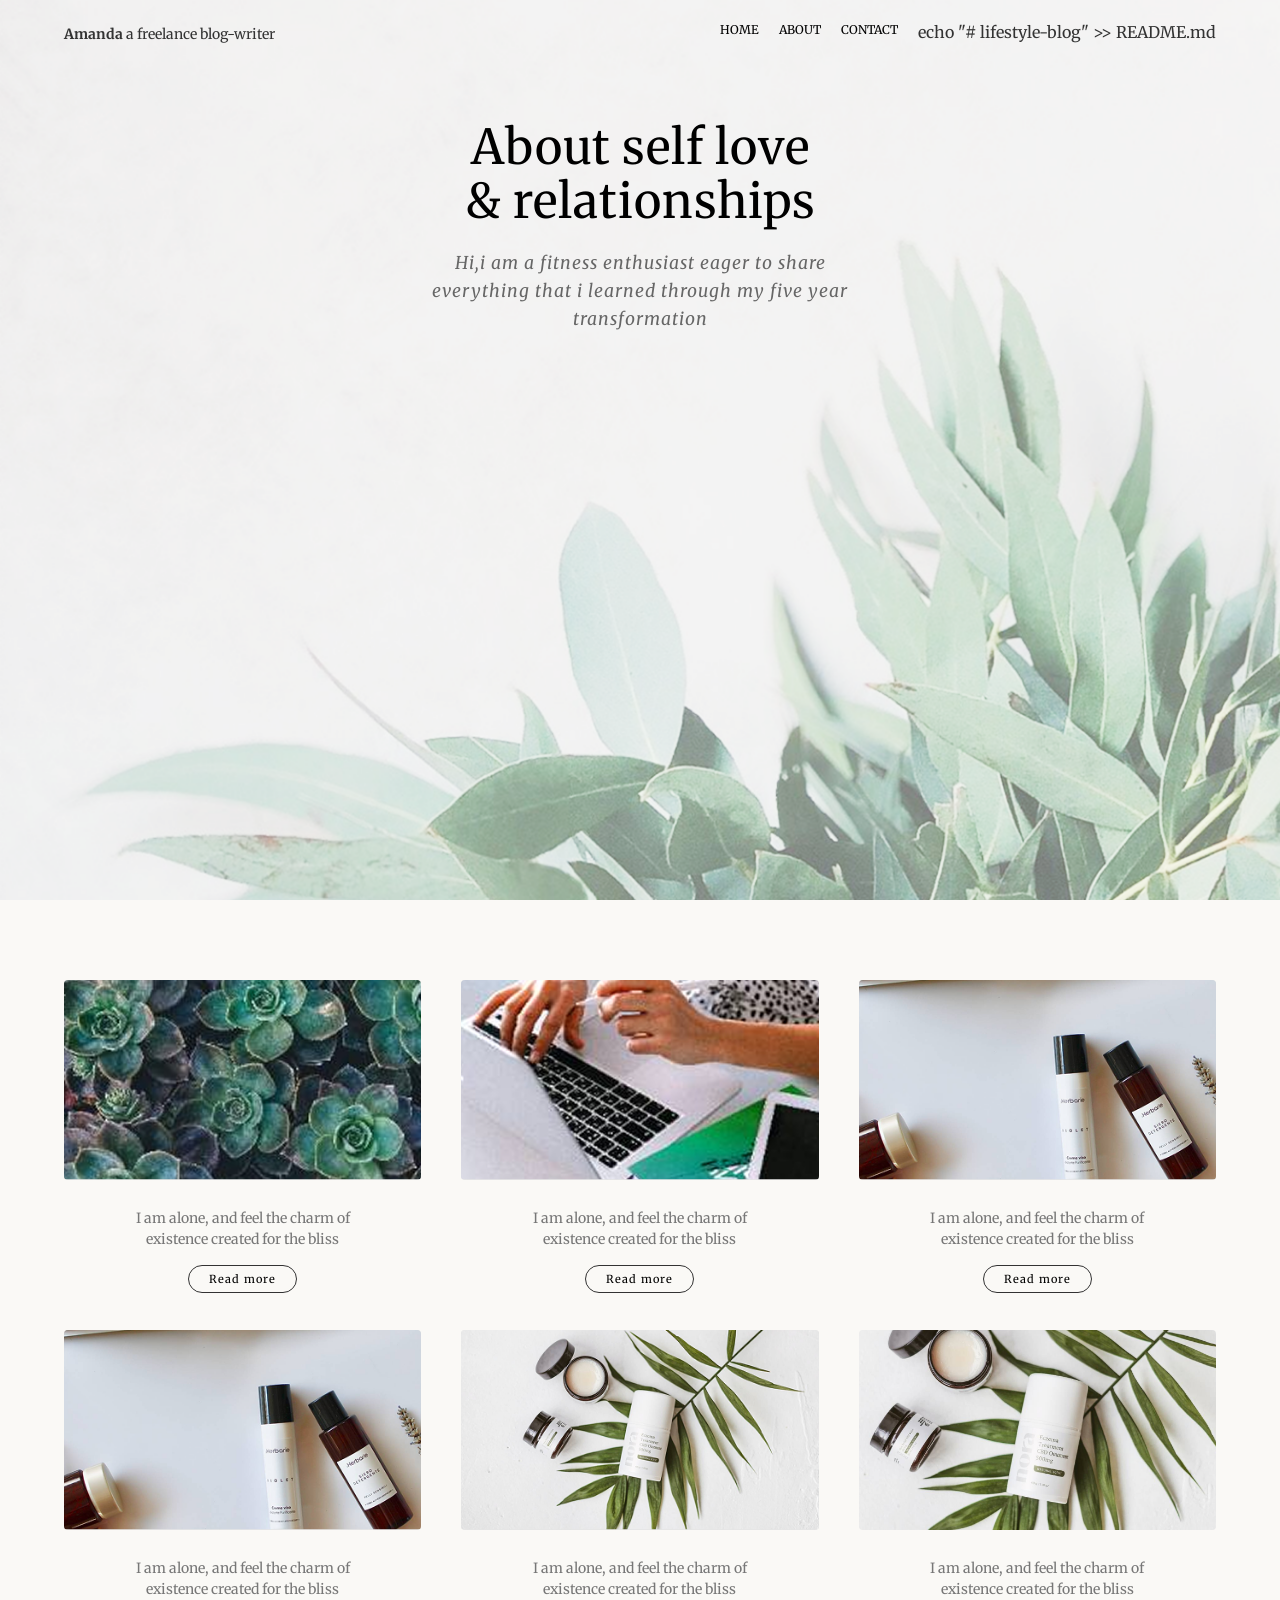
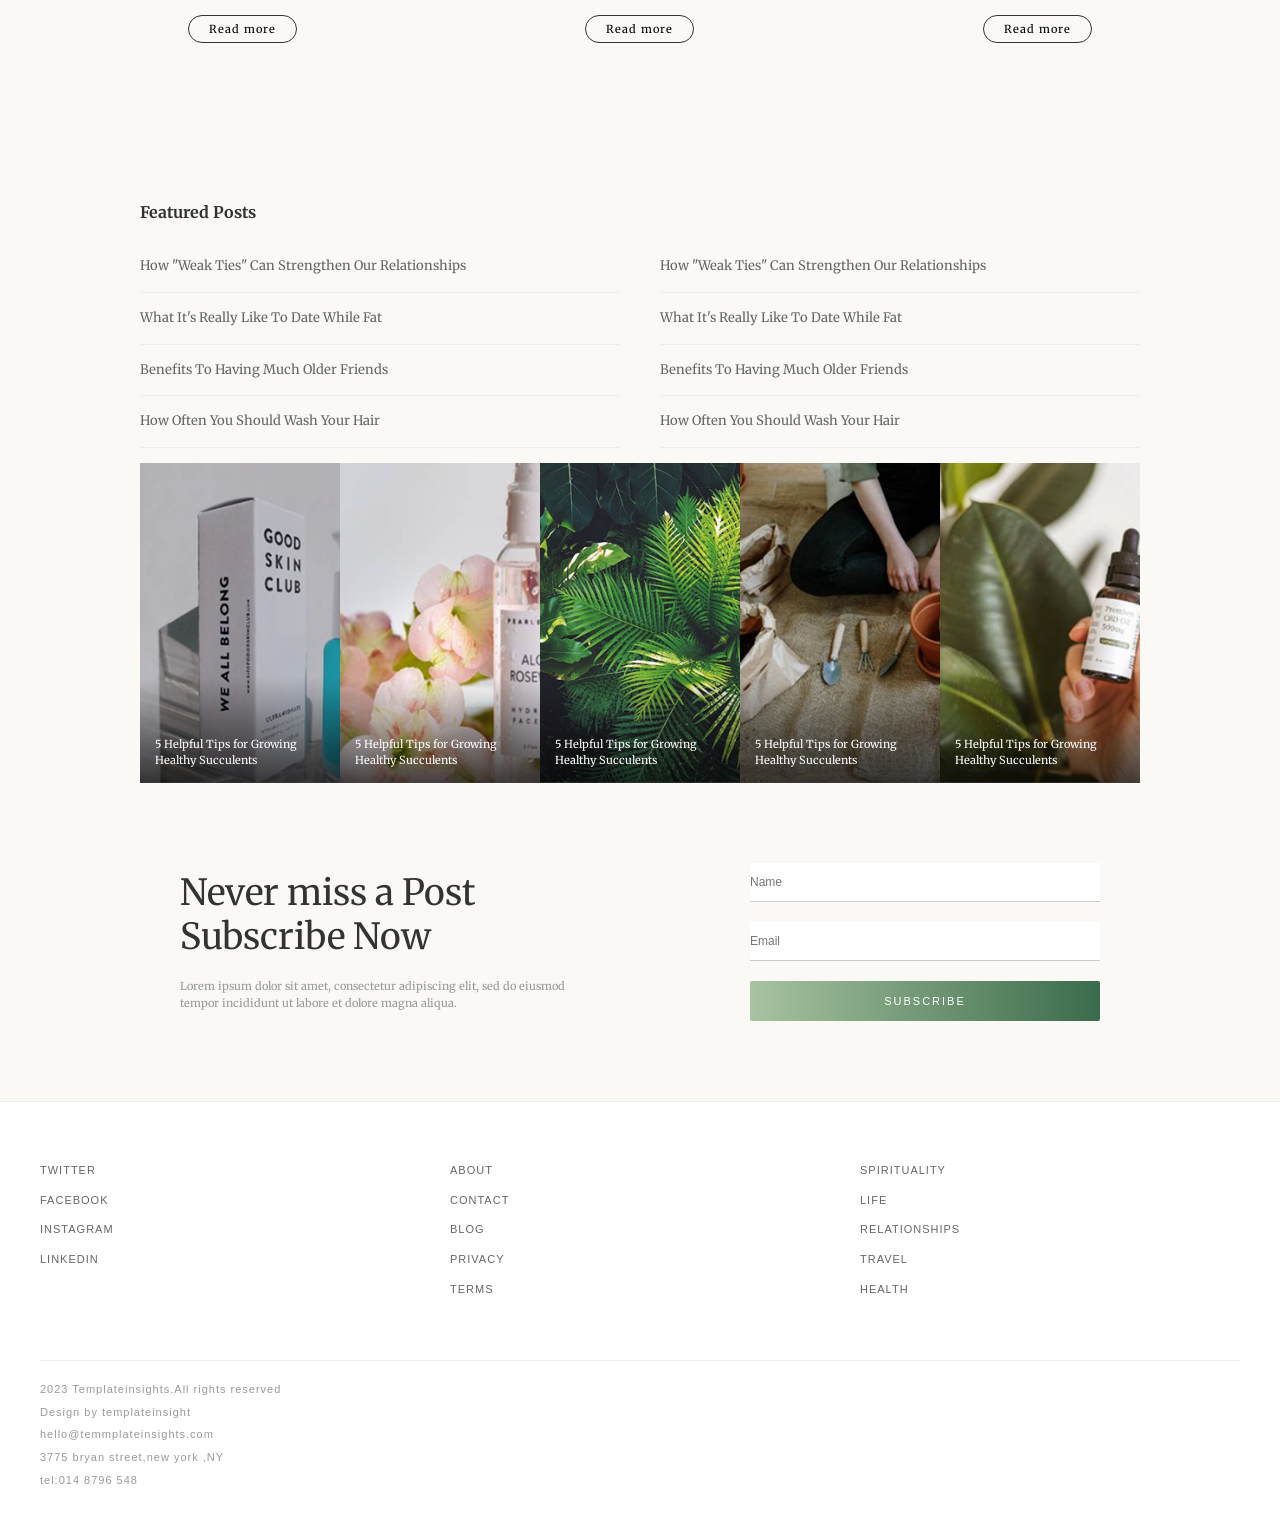
==== index.html @ 835a24a4 "comment" ====
<!DOCTYPE html>
<html lang="en">
<head>
    <meta charset="UTF-8">
    <meta name="viewport" content="width=device-width, initial-scale=1.0">
    <title>Document</title>
    <link rel="stylesheet" href="project.css">
</head>
<body>
   
    <nav>
    <p>
        <span class="lol">Amanda</span> a freelance blog-writer
    </p>
    <div class="nav-menu">
        <a href="">HOME</a>
        <a href="about.html">ABOUT</a>
        <a href="contact.html">CONTACT</a>echo "# lifestyle-blog" >> README.md

    </div>

    </nav>
  
        <section class="hero">
            <h1>About self love <br>
               & relationships</h1>
            <p>Hi,i am a fitness enthusiast eager to share <br> everything that i learned through my five year <br> transformation</p>
        </section>

            

            

    
   
<div class="blog-grid">
  <!-- Row 1 -->
  <div class="card">
    <img src="images/mVXskviY-PQ (1).png" alt="">
    <h3>I am alone, and feel the charm of existence created for the bliss</h3>
    <a href="about.html" class="btn">Read more</a>
  </div>
  <div class="card">
    <img src="images/mVXskviY-PQ-2.png" alt="">
    <h3>I am alone, and feel the charm of existence created for the bliss</h3>
    <a href="about.html" class="btn">Read more</a>
  </div>
  <div class="card">
    <img src="images/mVXskviY-PQ-3.png" alt="">
    <h3>I am alone, and feel the charm of existence created for the bliss</h3>
    <a href="about.html" class="btn">Read more</a>
  </div>

  <div class="card">
    <img src="images/mVXskviY-PQ-3.png" alt="">
    <h3>I am alone, and feel the charm of existence created for the bliss</h3>
    <a href="about.html" class="btn">Read more</a>
  </div>
  <div class="card">
    <img src="images/mVXskviY-PQ-4.png" alt="">
    <h3>I am alone, and feel the charm of existence created for the bliss</h3>
    <a href="about.html" class="btn">Read more</a>
  </div>
  <div class="card">
    <img src="images/mVXskviY-PQ-5.png" alt="">
    <h3>I am alone, and feel the charm of existence created for the bliss</h3>
    <a href="about.html" class="btn">Read more</a>
  </div>
</div>

<div class="featured">
  <h2>Featured Posts</h2>
  <div class="featured-grid">
    <div>
      <div class="featured-item">How "Weak Ties" Can Strengthen Our Relationships</div>
      <div class="featured-item">What It's Really Like To Date While Fat</div>
      <div class="featured-item">Benefits To Having Much Older Friends</div>
      <div class="featured-item">How Often You Should Wash Your Hair</div>
    </div>
    <div>
      <div class="featured-item">How "Weak Ties" Can Strengthen Our Relationships</div>
      <div class="featured-item">What It's Really Like To Date While Fat</div>
      <div class="featured-item">Benefits To Having Much Older Friends</div>
      <div class="featured-item">How Often You Should Wash Your Hair</div>
    </div>
  </div>
  <div class="top-row">
  
  <div class="img-card card-1">
    <div class="overlay">5 Helpful Tips for Growing Healthy Succulents</div>
  </div>

  <div class="img-card card-2">
    <div class="overlay">5 Helpful Tips for Growing Healthy Succulents</div>
  </div>

  <div class="img-card  card-3">
    <div class="overlay">5 Helpful Tips for Growing Healthy Succulents</div>
  </div>

  <div class="img-card card-4">
    <div class="overlay">5 Helpful Tips for Growing Healthy Succulents</div>
  </div>

  <div class="img-card card-5">
    <div class="overlay">5 Helpful Tips for Growing Healthy Succulents</div>
  </div>

</div>


<div class="subscribe">
  <div class="subscribe-left">
    <h2>Never miss a Post<br>Subscribe Now</h2>
    <p>Lorem ipsum dolor sit amet, consectetur adipiscing elit, sed do eiusmod tempor incididunt ut labore et dolore magna aliqua.</p>
  </div>

  <div class="subscribe-right">
    <input type="text" placeholder="Name">
    <input type="email" placeholder="Email">
    <button>SUBSCRIBE</button>
  </div>
</div>
</div>
<footer class="footer">
        <div class="footer-container">
            <div class="footer-column">
                <ul class="footer-links">
                    <li><a href="">TWITTER</a></li>
                    <li><a href="">FACEBOOK</a></li>
                    <li><a href="">INSTAGRAM</a></li>
                    <li><a href="">LINKEDIN</a></li>
                </ul>
            </div>
            <div class="footer-column">
                <ul class="footer-links">
                    <li><a href="">ABOUT</a></li>
                    <li><a href="">CONTACT</a></li>
                    <li><a href="">BLOG</a></li>
                    <li><a href="">PRIVACY</a></li>
                    <li><a href="">TERMS</a></li>

                </ul>
            </div>
            <div class="footer-column">
                    <ul class="footer-links">
                      <li><a href="">SPIRITUALITY</a></li>
                      <li><a href="">LIFE</a></li>
                      <li><a href="">RELATIONSHIPS</a></li>
                      <li><a href="">TRAVEL</a></li>
                      <li><a href="">HEALTH</a></li>
                    </ul>
            </div>
        </div>
        <div class="footer-bottom">
            <div class="copyright">
                <p>2023 Templateinsights.All rights reserved </p>
                <p>Design by templateinsight </p>
                <div class="contact-info">
                    <p>hello@temmplateinsights.com</p>
                    <p>3775 bryan street,new york ,NY</p>
                    <p>tel:014 8796 548</p>
                </div>
            </div>
        </div>
    </footer>

</body>
</html>
---- project.css ----
@import url('https://fonts.googleapis.com/css2?family=Merriweather:ital,opsz,wght@0,18..144,300..900;1,18..144,300..900&display=swap');
*{
    margin: 0px;
    padding: 0px;
    box-sizing: border-box;
}
body{
  font-family: "Merriweather", serif;
}
.materials-symbols-outlined{
    font-variation-settings:
    'FILL'0,
    'WGHT'400,
    'GRAD'0,
    'OPSZ'2,

}
nav{
display: flex;  
justify-content: space-between;
padding: 20px 5%;
align-items: flex-end;
position: absolute;
left: 0px;
right: 0px;
text-decoration: none;
}
.nav-menu{
    display: flex;
    column-gap: 20px;
    text-decoration: none;
}
.lol{
  font-weight: 700;

}
nav p{
  font-size: 14px;
}
.nav-menu a{
  text-decoration: none;
  color: black;
  font-size: 12px;
}
body{
    background-color: white;
    color: #333;
    line-height: 1.6;
    background-color: #faf9f6;

}
.container{
    max-width: 1100px;
    margin: auto;
    text-align: center;
}
.hero{
    text-align: center;
    color: #555;
    letter-spacing: 1px;
    background-image: url("images/bg-plant.png.png");
    height: 100dvh;
    background-size: cover;
    padding-top: 120px;
    
}

.hero h1{
    font-size: 3rem;
    line-height: 3.4rem;
    font-weight: normal;
    margin-bottom: 20px;
    color: black;

}
.hero p {
    font-size: 1.1rem;
    color: #666;
    max-width: 1200px;
    margin: 0 auto;
    font-style: italic;
}
.main-content{
    max-width: 1200px;
    margin: 0 auto;
    padding: 40px 20px;
}
.blog-grid{
    display:grid;
    grid-template-columns: repeat(3, 1fr);
    width: 100%;
    gap: 40px;
    margin:0 auto;
    padding: 80px 5%;
  }
  .card{
    text-align:center;
  }
  .card img{
    width:100%;
    height:200px;
    background:#E5E5E5;
    border-radius:4px;
    margin-bottom:20px;
    object-fit:cover;
  }
  .card h3{
    font-size:14px;
    font-weight:400;
    line-height:1.5;
    margin-bottom:15px;
    color:#777;
    max-width:250px;
    margin-left:auto;
    margin-right:auto;
  }
  .card .btn{
    border:1px solid #333;
    background:none;
    padding:6px 20px;
    border-radius:20px;
    font-size:11px;
    cursor:pointer;
    letter-spacing:1px;
    text-decoration: none;
    color: black;
  }
  .card .btn:hover{background:#333;color:#fff}


  .featured{
    max-width:1000px;
    margin:80px auto 0;
  }
  .featured h2{
    font-size:16px;
    margin-bottom:30px;
    text-align:left;
  }
  .featured-grid{
    display:grid;
    grid-template-columns: 1fr 1fr;
    gap:40px;
  }
  .featured-item{
    border-bottom:1px solid #eee;
    padding-bottom:15px;
    margin-bottom:15px;
    font-size:13px;
    color:#666;
    line-height:1.6;
  }

  @media(max-width:800px){
    .blog-grid{grid-template-columns:1fr 1fr}
    body{padding:20px}
  }
  @media(max-width:500px){
    .blog-grid{grid-template-columns:1fr}
  }
   

  .top-row{
    display:grid;
    grid-template-columns:repeat(5, 1fr);
    width:100%;
  }
  .img-card{
    position:relative;
    height:320px;
    overflow:hidden;
    background:#E5E5E5;
  }
  .img-card img{
    width:100%;
    height:100%;
    object-fit:cover;
    display:block;
  }
  .img-card .overlay{
    position:absolute;
    bottom:0;
    left:0;
    right:0;
    background: linear-gradient(transparent, rgba(0,0,0,0.7));
    padding:60px 15px 15px;
    color:#fff;
    font-size:11px;
    line-height:1.4;
  }

  
  .subscribe{
    max-width:1000px;
    margin:0 auto;
    padding:80px 40px;
    display:flex;
    justify-content:space-between;
    align-items:center;
    gap:60px;
  }
  .subscribe-left h2{
    font-size:36px;
    font-weight:400;
    line-height:1.2;
    color:#333;
    margin-bottom:20px;
  }
  .subscribe-left p{
    font-size:11px;
    color:#999;
    line-height:1.6;
    max-width:400px;
  }
  .subscribe-right{
    width:350px;
  }
  .subscribe-right input{
    width:100%;
    border:none;
    border-bottom:1px solid #ccc;
    padding:12px 0;
    font-size:12px;
    margin-bottom:20px;
    outline:none;
    font-family:Arial;
  }
  .subscribe-right button{
    width:100%;
    background: linear-gradient(90deg, #a8c3a0, #3a6b4c);
    color:#fff;
    border:none;
    padding:14px;
    font-size:11px;
    letter-spacing:2px;
    cursor:pointer;
    border-radius:2px;
  }
  .card-1{
    background-image: url(images/Rectangle\ 50.png);
    background-size: cover;
  }
  .card-2{
    background-image: url(images/Rectangle\ 51.png);
    background-size: cover;
  }
  .card-3{
    background-image: url(images/Rectangle\ 52.png);
    background-size: cover;
  }
  .card-4{
    background-image: url(images/Rectangle\ 53.png);
    background-size: cover;
  }
  .card-5{
    background-image: url(images/Rectangle\ 54.png);
    background-size: cover;
  }
  .footer{
  background-color: #ffffff;
  color: #666666;
  font-family: Arial, sans-serif;
  font-size: 11px;
  letter-spacing: 1px;
  padding: 60px 40px 30px 40px;
  border-top: 1px solid #eeeeee;

}
.footer-container{
  display: flex;
  justify-content: space-between;
  max-width: 1200px;
  margin: 0 auto;
  flex-wrap: wrap;
  gap: 30px;
}
.footer-column{
  flex: 1;
  min-width: 120px;

}
.footer-links{
  list-style: none;
  padding: 0;
  margin: 0;
}
.footer-links li {
  margin-bottom: 12px;

}
.footer-links a{
  text-decoration: none;
  color: #666666;
  text-transform: uppercase;
  transition: color 0.2 ease;

}
.footer-links a :hover{
  color: #000000;
}

@media (max-width: 800px){
  body{
    padding: 0;
  }
  .featured{
    padding: 0 5%;
  }
  .top-row{
    grid-template-columns: repeat(auto-fit, minmax(min(100%, 180px), 1fr));
  }
  .subscribe{
    padding: 60px 5%;
    gap: 32px;
  }
  .subscribe-right{
    width: min(100%, 350px);
  }
  .footer{
    padding: 50px 5% 30px;
  }
}

@media (max-width: 600px){
  nav{
    align-items: center;
    gap: 16px;
    padding: 16px 5%;
  }
  nav p{
    max-width: 55%;
  }
  .nav-menu{
    gap: 12px;
  }
  .nav-menu a{
    font-size: 11px;
  }
  .hero{
    min-height: 100svh;
    height: auto;
    padding: 120px 5% 60px;
  }
  .hero h1{
    font-size: clamp(2rem, 8vw, 3rem);
    line-height: 1.15;
  }
  .hero p{
    font-size: 1rem;
  }
  .blog-grid{
    grid-template-columns: 1fr;
    gap: 32px;
    padding: 50px 5%;
  }
  .card img{
    height: auto;
    aspect-ratio: 4 / 3;
  }
  .featured{
    margin-top: 40px;
  }
  .featured-grid{
    grid-template-columns: 1fr;
    gap: 0;
  }
  .top-row{
    grid-template-columns: repeat(2, minmax(0, 1fr));
  }
  .img-card{
    height: 240px;
  }
  .subscribe{
    flex-direction: column;
    align-items: stretch;
    padding: 50px 5%;
    gap: 28px;
  }
  .subscribe-left h2{
    font-size: 30px;
  }
  .subscribe-right{
    width: 100%;
  }
  .footer-container{
    display: grid;
    grid-template-columns: repeat(2, minmax(0, 1fr));
    gap: 24px;
  }
  .footer-column{
    min-width: 0;
  }
  .footer-bottom{
    margin-top: 28px;
  }
}

@media (max-width: 360px){
  .top-row,
  .footer-container{
    grid-template-columns: 1fr;
  }
  nav{
    flex-wrap: wrap;
  }
  nav p{
    max-width: 100%;
  }
  .nav-menu{
    width: 100%;
  }
}
.footer-bottom{
  display: flex;
  justify-content: space-between;
  align-items: flex-start;
  max-width: 1200px;
  margin: 50px auto 0 auto;
  padding-top: 20px;
  border-top: 1px solid #f0f0f0;
  color: #999999;
  line-height: 1.6;
}
.copyright p, .contact-info p{
  margin: 0 0 5px 0;

}
@media(max-width:768px){
  .footer-container{
    display: grid;
    grid-template-columns: repeat(2,1fr);
  }
  .footer-bottom{
    flex-direction: column;
    gap: 20px;
  }
  .contact-info{
    text-align: left;
  }
}
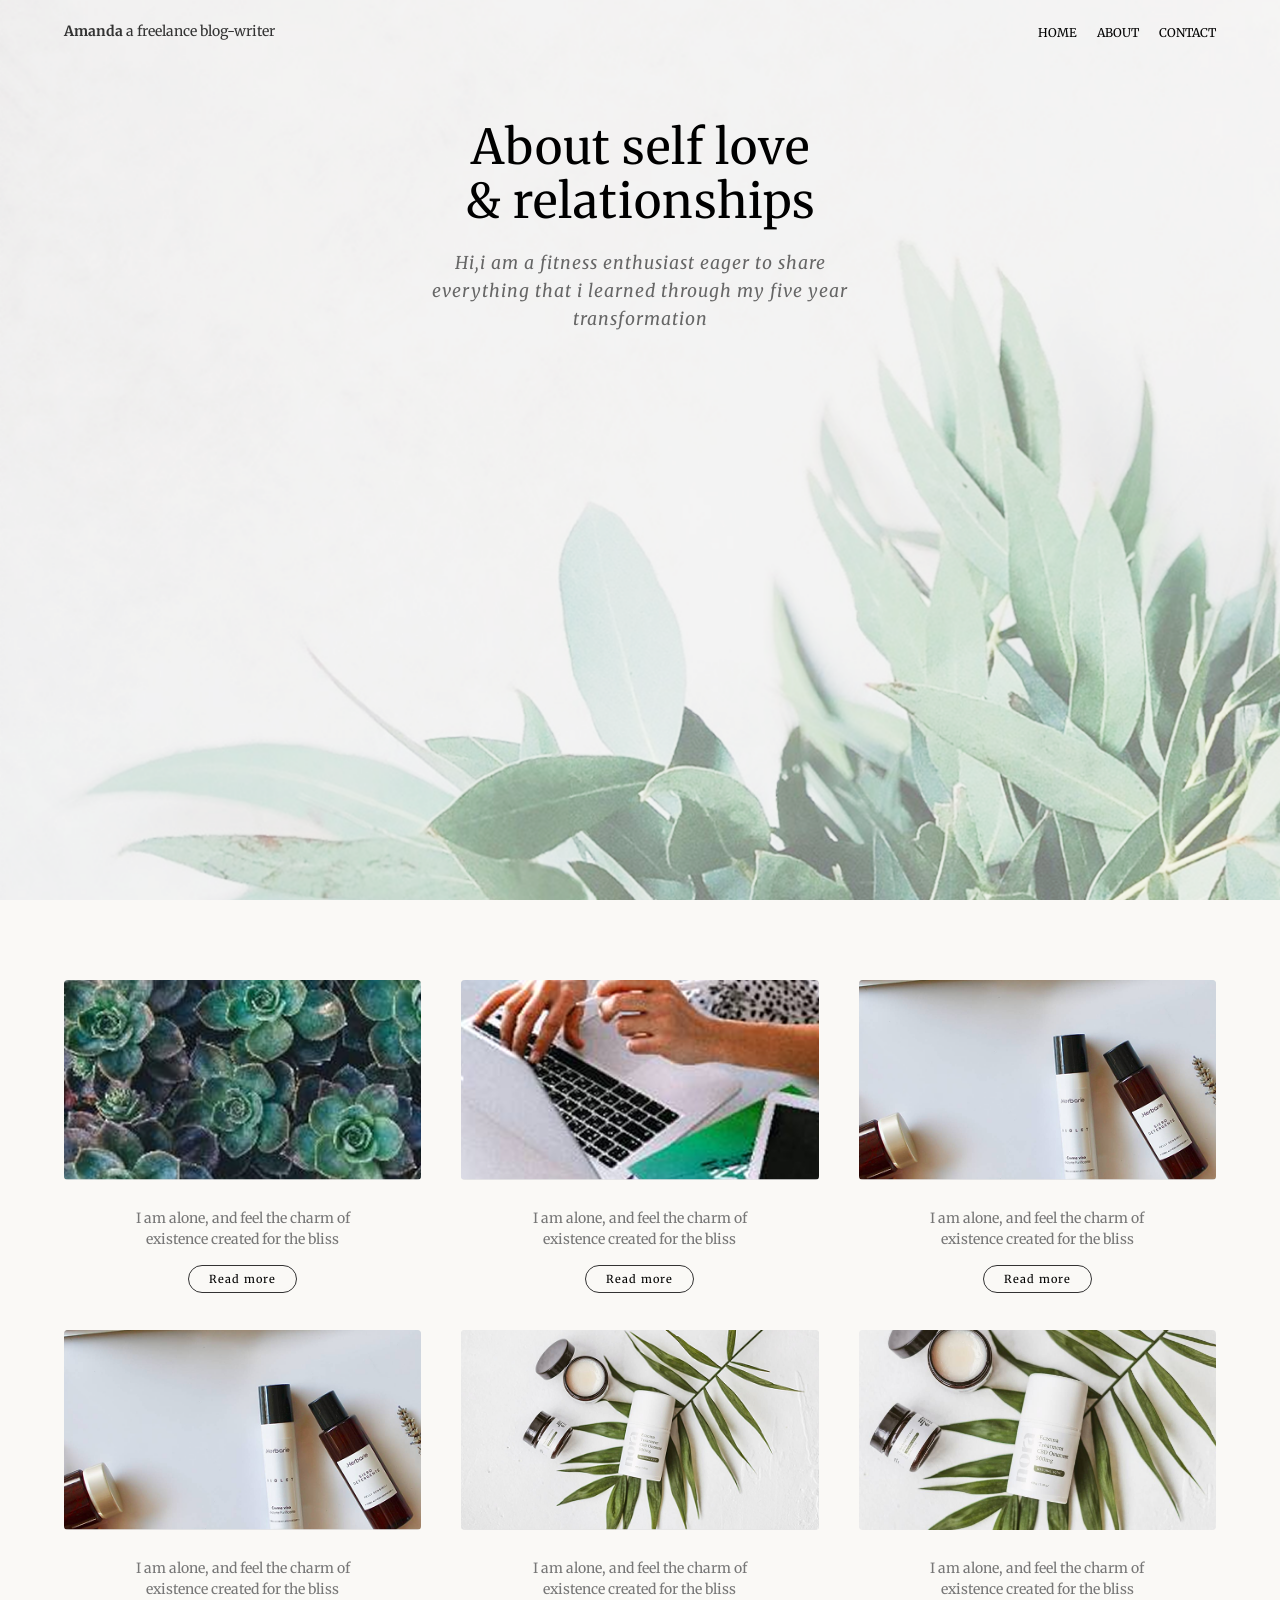
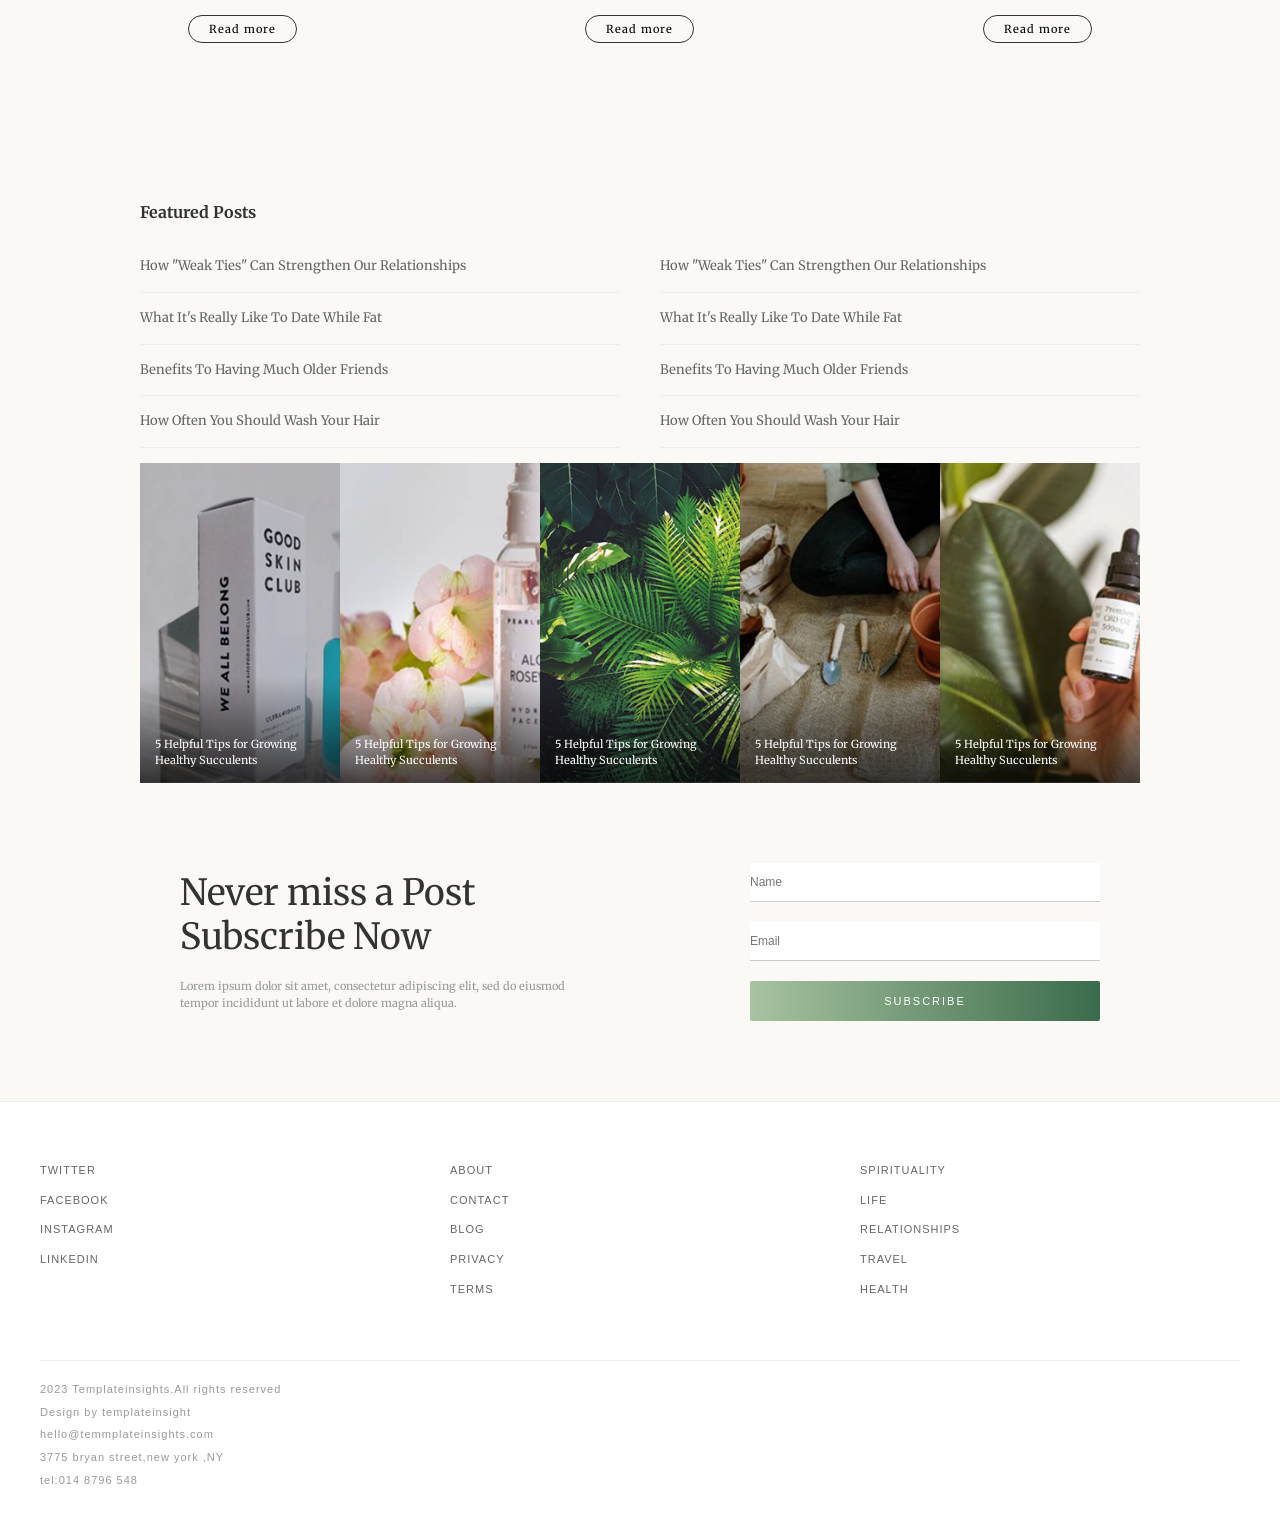
==== commit 5ef482ff: "comment" ====
--- a/index.html
+++ b/index.html
@@ -15,7 +15,7 @@
     <div class="nav-menu">
         <a href="">HOME</a>
         <a href="about.html">ABOUT</a>
-        <a href="contact.html">CONTACT</a>echo "# lifestyle-blog" >> README.md
+        <a href="contact.html">CONTACT</a>
 
     </div>
 
